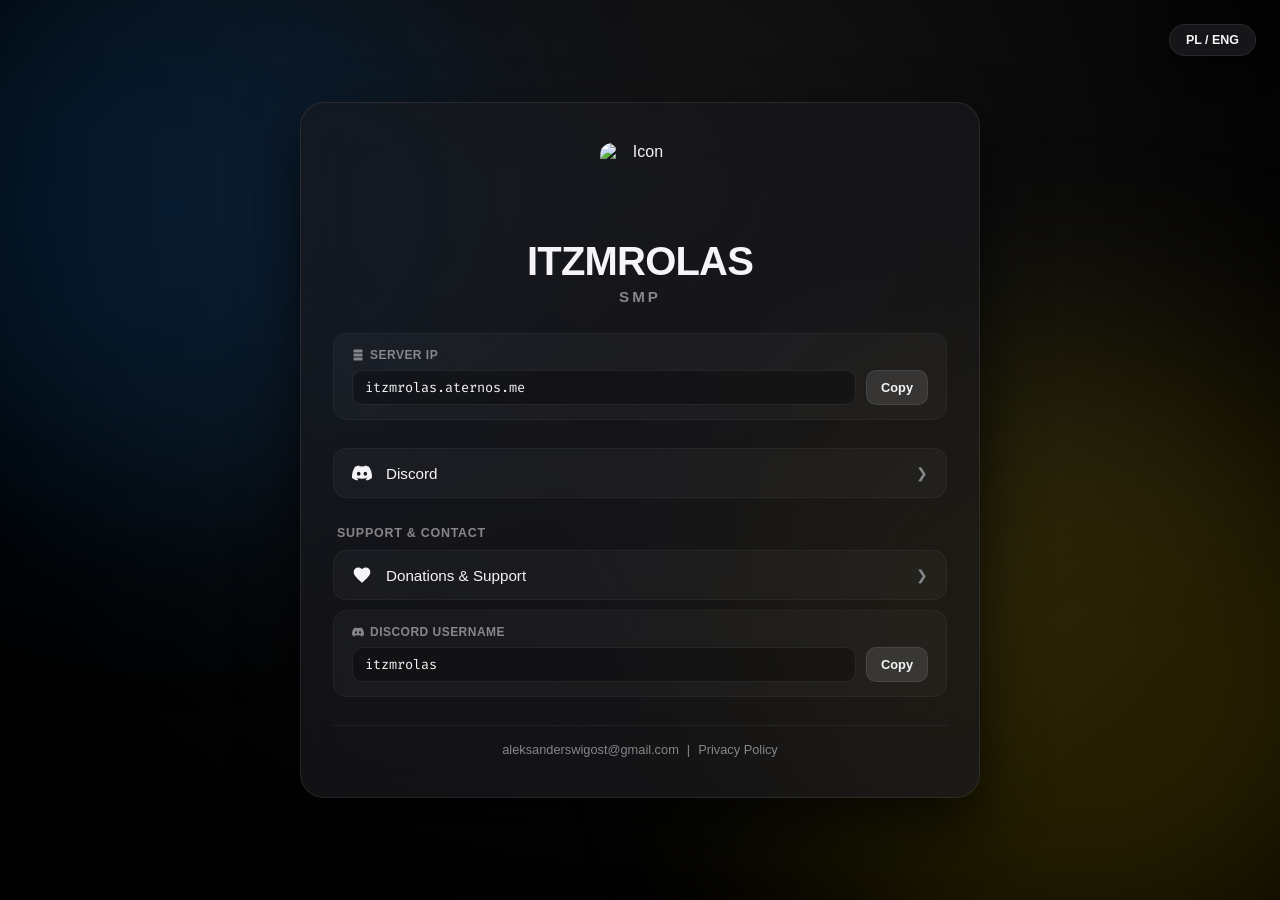
==== aternos/index.html @ 789fe858 "Update index.html" ====
<!DOCTYPE html>
<html lang="en">
<head>
<meta charset="UTF-8">
<meta name="viewport" content="width=device-width, initial-scale=1.0">
<title>itzmrolas SMP</title>

<!-- Website Icon (Favicon) -->
<link rel="icon" type="image/png" href="favicon.png">

<!-- Apple System Fonts -->
<link rel="preconnect" href="https://fonts.googleapis.com">
<link rel="preconnect" href="https://fonts.gstatic.com" crossorigin>
<link href="https://fonts.googleapis.com/css2?family=Fira+Code:wght@400;500&display=swap" rel="stylesheet">

<style>
:root {
    --bg-dark: #000000;
    --bg-gradient: radial-gradient(circle at 50% 20%, #161618 0%, #000000 80%);
    --text-primary: #f5f5f7;
    --text-secondary: #86868b;
    --sheet-bg: rgba(24, 24, 28, 0.75);
    --sheet-border: rgba(255, 255, 255, 0.08);
    --row-bg: rgba(255, 255, 255, 0.03);
    --row-hover: rgba(255, 255, 255, 0.07);
    --accent-blue: #0a84ff;
}

* {
    margin: 0;
    padding: 0;
    box-sizing: border-box;
    -webkit-font-smoothing: antialiased;
}

body {
    min-height: 100vh;
    overflow-x: hidden;
    overflow-y: auto;
    background: var(--bg-dark);
    background-image: var(--bg-gradient);
    font-family: -apple-system, BlinkMacSystemFont, "SF Pro Display", "SF Pro Text", "Helvetica Neue", sans-serif;
    color: var(--text-primary);
    user-select: none;
    display: flex;
    justify-content: center;
    align-items: center;
    padding: 40px 16px;
}

/* Subtle Ambient Background Mesh */
.ambient-bg {
    position: fixed;
    top: 0;
    left: 0;
    width: 100%;
    height: 100%;
    z-index: 0;
    pointer-events: none;
    overflow: hidden;
}

.blob {
    position: absolute;
    border-radius: 50%;
    filter: blur(120px);
    opacity: 0.15;
}

.blob-1 {
    top: -10%;
    left: -10%;
    width: 600px;
    height: 600px;
    background: #0a84ff;
}

.blob-2 {
    bottom: -10%;
    right: -10%;
    width: 650px;
    height: 650px;
    background: #ffd60a;
}

/* Top Right PL/ENG Button */
.lang-toggle-btn {
    position: fixed;
    top: 24px;
    right: 24px;
    background: rgba(30, 30, 35, 0.7);
    border: 1px solid var(--sheet-border);
    color: var(--text-primary);
    padding: 8px 16px;
    border-radius: 20px;
    font-size: 0.78rem;
    font-weight: 600;
    cursor: pointer;
    backdrop-filter: blur(20px);
    -webkit-backdrop-filter: blur(20px);
    box-shadow: 0 10px 30px rgba(0, 0, 0, 0.5);
    z-index: 100;
    transition: all 0.2s ease;
}

.lang-toggle-btn:hover {
    background: rgba(44, 44, 46, 0.9);
    border-color: rgba(255, 255, 255, 0.2);
}

/* Unified Single Page Sheet Container */
.blog-sheet {
    position: relative;
    z-index: 2;
    width: 100%;
    max-width: 680px;
    background: var(--sheet-bg);
    border: 1px solid var(--sheet-border);
    border-radius: 24px;
    padding: 40px 32px;
    backdrop-filter: blur(30px) saturate(180%);
    -webkit-backdrop-filter: blur(30px) saturate(180%);
    box-shadow: 0 24px 60px rgba(0, 0, 0, 0.7);
    display: flex;
    flex-direction: column;
    gap: 28px;
    align-items: center;
    text-align: center;
}

/* Header Section */
.profile-header {
    display: flex;
    flex-direction: column;
    align-items: center;
    gap: 16px;
}

.profile-pfp {
    width: 80px;
    height: 80px;
    border-radius: 12px;
    object-fit: contain;
    background: transparent;
    border: none;
    box-shadow: none;
}

.profile-title-container {
    display: flex;
    flex-direction: column;
    gap: 4px;
}

.profile-title {
    font-size: 2.5rem;
    font-weight: 700;
    letter-spacing: -0.02em;
    color: var(--text-primary);
    text-transform: uppercase;
}

.profile-subtitle {
    font-size: 0.95rem;
    color: var(--text-secondary);
    letter-spacing: 3px;
    text-transform: uppercase;
    font-weight: 600;
}

/* Section Headings inside the sheet */
.section-block {
    display: flex;
    flex-direction: column;
    gap: 10px;
    width: 100%;
    text-align: left;
}

.section-label {
    font-size: 0.78rem;
    font-weight: 600;
    text-transform: uppercase;
    letter-spacing: 0.06em;
    color: var(--text-secondary);
    padding-left: 4px;
}

/* Rows Group & Items */
.rows-group {
    display: flex;
    flex-direction: column;
    gap: 8px;
    width: 100%;
}

.row-item {
    display: flex;
    align-items: center;
    justify-content: space-between;
    padding: 14px 18px;
    border-radius: 14px;
    background: var(--row-bg);
    border: 1px solid rgba(255, 255, 255, 0.04);
    text-decoration: none;
    color: var(--text-primary);
    font-weight: 500;
    font-size: 0.95rem;
    transition: all 0.2s ease;
}

.row-left {
    display: flex;
    align-items: center;
    gap: 14px;
}

.row-item svg {
    width: 20px;
    height: 20px;
    fill: currentColor;
    color: var(--text-primary);
}

.row-item:hover {
    background: var(--row-hover);
    border-color: rgba(255, 255, 255, 0.12);
    transform: translateX(2px);
}

.row-arrow {
    font-size: 0.85rem;
    color: var(--text-secondary);
    transition: transform 0.2s ease;
}

.row-item:hover .row-arrow {
    transform: translateX(3px);
    color: var(--text-primary);
}

/* Collapsible Donations Section */
.donations-accordion {
    border-radius: 14px;
    background: var(--row-bg);
    border: 1px solid rgba(255, 255, 255, 0.04);
    overflow: hidden;
    transition: all 0.2s ease;
    width: 100%;
    text-align: left;
}

.donations-toggle {
    display: flex;
    align-items: center;
    justify-content: space-between;
    padding: 14px 18px;
    cursor: pointer;
    font-weight: 500;
    font-size: 0.95rem;
    color: var(--text-primary);
}

.donations-toggle:hover {
    background: var(--row-hover);
}

.donations-accordion.active .donations-toggle .row-arrow {
    transform: rotate(90deg);
}

.donations-body {
    max-height: 0;
    overflow: hidden;
    transition: max-height 0.3s ease-in-out, padding 0.3s ease-in-out;
    padding: 0 18px;
    display: flex;
    flex-direction: column;
    gap: 10px;
}

.donations-accordion.active .donations-body {
    max-height: 250px;
    padding: 0 18px 16px 18px;
}

.nested-donation-link {
    display: flex;
    align-items: center;
    justify-content: space-between;
    padding: 12px 14px;
    border-radius: 10px;
    background: rgba(0, 0, 0, 0.25);
    border: 1px solid rgba(255, 255, 255, 0.05);
    text-decoration: none;
    color: var(--text-primary);
    font-size: 0.9rem;
    font-weight: 500;
    transition: color 0.2s ease;
}

.nested-donation-link:hover {
    color: var(--accent-blue);
}

/* Input / Copy Row Container */
.input-row-box {
    display: flex;
    flex-direction: column;
    gap: 8px;
    padding: 14px 18px;
    border-radius: 14px;
    background: var(--row-bg);
    border: 1px solid rgba(255, 255, 255, 0.04);
    width: 100%;
    text-align: left;
}

.input-label-row {
    font-size: 0.75rem;
    font-weight: 600;
    text-transform: uppercase;
    letter-spacing: 0.04em;
    color: var(--text-secondary);
    display: flex;
    align-items: center;
    gap: 6px;
}

.input-group {
    display: flex;
    gap: 10px;
}

.custom-input {
    flex: 1;
    background: rgba(0, 0, 0, 0.3);
    border: 1px solid rgba(255, 255, 255, 0.08);
    border-radius: 10px;
    padding: 8px 12px;
    color: var(--text-primary);
    font-family: 'Fira Code', monospace;
    font-size: 0.85rem;
    outline: none;
}

.copy-btn {
    background: rgba(255, 255, 255, 0.1);
    border: 1px solid rgba(255, 255, 255, 0.08);
    border-radius: 10px;
    color: var(--text-primary);
    padding: 0 14px;
    font-weight: 600;
    font-size: 0.8rem;
    cursor: pointer;
    transition: all 0.2s ease;
    white-space: nowrap;
}

.copy-btn:hover {
    background: rgba(255, 255, 255, 0.2);
}

.copy-btn:active {
    transform: scale(0.96);
}

/* Footer Section inside Sheet */
.site-footer {
    border-top: 1px solid rgba(255, 255, 255, 0.06);
    padding-top: 16px;
    font-size: 0.8rem;
    color: var(--text-secondary);
    display: flex;
    gap: 8px;
    align-items: center;
    justify-content: center;
    width: 100%;
}

.site-footer a {
    color: var(--text-secondary);
    text-decoration: none;
    transition: color 0.2s ease;
}

.site-footer a:hover {
    color: var(--text-primary);
}

/* Mobile Responsive */
@media (max-width: 600px) {
    body {
        padding: 16px 8px;
    }
    .blog-sheet {
        padding: 24px 16px;
        border-radius: 18px;
    }
    .profile-title {
        font-size: 2rem;
    }
}
</style>
</head>

<body>

<!-- Dark Ambient Blobs -->
<div class="ambient-bg">
    <div class="blob blob-1"></div>
    <div class="blob blob-2"></div>
</div>

<!-- Top Right PL/ENG Button -->
<button class="lang-toggle-btn" id="langBtn">PL / ENG</button>

<!-- Unified Single Page Sheet Container -->
<div class="blog-sheet">
    
    <!-- Header -->
    <div class="profile-header">
        <img src="icon.png" alt="Icon" class="profile-pfp">
        <div class="profile-title-container">
            <h1 class="profile-title">itzmrolas</h1>
            <p class="profile-subtitle">SMP</p>
        </div>
    </div>

    <!-- Server IP Section -->
    <div class="input-row-box">
        <div class="input-label-row">
            <svg style="width:12px;height:12px;fill:currentColor;" viewBox="0 0 24 24"><path d="M4 1h16a1 1 0 0 1 1 1v4a1 1 0 0 1-1 1H4a1 1 0 0 1-1-1V2a1 1 0 0 1 1-1zm0 8h16a1 1 0 0 1 1 1v4a1 1 0 0 1-1 1H4a1 1 0 0 1-1-1v-4a1 1 0 0 1 1-1zm0 8h16a1 1 0 0 1 1 1v4a1 1 0 0 1-1 1H4a1 1 0 0 1-1-1v-4a1 1 0 0 1 1-1z"/></svg>
            <span id="serverIpLabel">Server IP</span>
        </div>
        <div class="input-group">
            <input type="text" class="custom-input" id="serverIp" value="itzmrolas.aternos.me" readonly />
            <button class="copy-btn" id="copyIpBtn">Copy</button>
        </div>
    </div>

    <!-- Discord Link Section -->
    <div class="section-block">
        <div class="rows-group">
            <a class="row-item" href="https://discord.gg/6nPEVJkJmH" target="_blank" rel="noopener noreferrer">
                <div class="row-left">
                    <svg viewBox="0 0 24 24"><path d="M20.317 4.37a19.791 19.791 0 0 0-4.885-1.515.074.074 0 0 0-.079.037c-.21.375-.444.864-.608 1.25a18.27 18.27 0 0 0-5.487 0 12.64 12.64 0 0 0-.617-1.25.077.077 0 0 0-.079-.037A19.736 19.736 0 0 0 3.677 4.37a.07.07 0 0 0-.032.027C.533 9.046-.32 13.58.099 18.057a.082.082 0 0 0 .031.057 19.9 19.9 0 0 0 5.993 3.03.078.078 0 0 0 .084-.028c.462-.63.874-1.295 1.226-1.994a.076.076 0 0 0-.041-.106 13.107 13.107 0 0 1-1.872-.892.077.077 0 0 1-.008-.128 10.2 10.2 0 0 0 .372-.292.074.074 0 0 1 .077-.01c3.928 1.793 8.18 1.793 12.061 0a.074.074 0 0 1 .078.01c.12.098.246.198.373.292a.077.077 0 0 1-.006.127 12.299 12.299 0 0 1-1.873.892.077.077 0 0 0-.041.107c.36.698.772 1.362 1.225 1.993a.076.076 0 0 0 .084.028 19.839 19.839 0 0 0 6.002-3.03.077.077 0 0 0 .032-.054c.5-5.177-.838-9.674-3.549-13.66a.061.061 0 0 0-.031-.028zM8.02 15.33c-1.183 0-2.157-1.085-2.157-2.419 0-1.333.956-2.419 2.157-2.419 1.21 0 2.176 1.096 2.157 2.42 0 1.333-.956 2.418-2.157 2.418zm7.975 0c-1.183 0-2.157-1.085-2.157-2.419 0-1.333.955-2.419 2.157-2.419 1.21 0 2.176 1.096 2.157 2.42 0 1.333-.946 2.418-2.157 2.418z"/></svg>
                    <span>Discord</span>
                </div>
                <span class="row-arrow">&#x276F;</span>
            </a>
        </div>
    </div>

    <!-- Support & Contact Info Section -->
    <div class="section-block">
        <div class="section-label" id="supportLabel">Support & Contact</div>
        
        <!-- Collapsible Donations Section -->
        <div class="donations-accordion" id="donationsAccordion">
            <div class="donations-toggle" id="donationsToggle">
                <div class="row-left">
                    <svg style="width:20px;height:20px;fill:currentColor;" viewBox="0 0 24 24"><path d="M12 21.35l-1.45-1.32C5.4 15.36 2 12.28 2 8.5 2 5.42 4.42 3 7.5 3c1.74 0 3.41.81 4.5 2.09C13.09 3.81 14.76 3 16.5 3 19.58 3 22 5.42 22 8.5c0 3.78-3.4 6.86-8.55 11.54L12 21.35z"/></svg>
                    <span id="donationsTitle">Donations & Support</span>
                </div>
                <span class="row-arrow">&#x276F;</span>
            </div>
            <div class="donations-body">
                <a class="nested-donation-link" href="https://paypal.me/itzmrolas" target="_blank" rel="noopener noreferrer">
                    <div class="row-left">
                        <svg style="width:16px;height:16px;fill:currentColor;" viewBox="0 0 24 24"><path d="M7.076 21.337H2.47a.641.641 0 0 1-.633-.74L4.944 3.72a.77.77 0 0 1 .761-.65h6.398c2.906 0 5.105.748 5.86 2.083.69 1.22.427 2.923-.621 4.296-1.127 1.474-3.003 2.302-5.426 2.302H9.255a.641.641 0 0 0-.633.54l-.87 5.518-.016.103-.66 4.185a.641.641 0 0 1-.633.54h-.367zm12.37-13.43c-.443-.781-1.428-1.258-2.768-1.335h-5.01l-2.09 13.25h1.868a.641.641 0 0 0 .633-.54l.87-5.518a.77.77 0 0 1 .761-.65h1.232c3.55 0 6.136-1.393 6.942-3.87.327-1.006.185-1.921-.438-2.337z"/></svg>
                        <span>PayPal</span>
                    </div>
                    <span class="row-arrow">&#x276F;</span>
                </a>
                
                <div style="display:flex; flex-direction:column; gap:6px;">
                    <div class="input-label-row">
                        <svg style="width:12px;height:12px;fill:currentColor;" viewBox="0 0 24 24"><path d="M4 10h2v7H4zm6 0h2v7h-2zm6 0h2v7h-2zM2 22h20v-3H2v3zm10-20L2 6v2h20V6l-10-4z"/></svg>
                        <span id="bankLabelText">Bank Transfer (PLN)</span>
                    </div>
                    <div class="input-group">
                        <input type="text" class="custom-input" id="bankAccount" value="26 1050 1445 1000 0098 5161 0189" readonly />
                        <button class="copy-btn" id="copyBankBtn">Copy</button>
                    </div>
                </div>
            </div>
        </div>

        <!-- Discord Username Copy Row -->
        <div class="input-row-box">
            <div class="input-label-row">
                <svg style="width:12px;height:12px;fill:currentColor;" viewBox="0 0 24 24"><path d="M20.317 4.37a19.791 19.791 0 0 0-4.885-1.515.074.074 0 0 0-.079.037c-.21.375-.444.864-.608 1.25a18.27 18.27 0 0 0-5.487 0 12.64 12.64 0 0 0-.617-1.25.077.077 0 0 0-.079-.037A19.736 19.736 0 0 0 3.677 4.37a.07.07 0 0 0-.032.027C.533 9.046-.32 13.58.099 18.057a.082.082 0 0 0 .031.057 19.9 19.9 0 0 0 5.993 3.03.078.078 0 0 0 .084-.028c.462-.63.874-1.295 1.226-1.994a.076.076 0 0 0-.041-.106 13.107 13.107 0 0 1-1.872-.892.077.077 0 0 1-.008-.128 10.2 10.2 0 0 0 .372-.292.074.074 0 0 1 .077-.01c3.928 1.793 8.18 1.793 12.061 0a.074.074 0 0 1 .078.01c.12.098.246.198.373.292a.077.077 0 0 1-.006.127 12.299 12.299 0 0 1-1.873.892.077.077 0 0 0-.041.107c.36.698.772 1.362 1.225 1.993a.076.076 0 0 0 .084.028 19.839 19.839 0 0 0 6.002-3.03.077.077 0 0 0 .032-.054c.5-5.177-.838-9.674-3.549-13.66a.061.061 0 0 0-.031-.028zM8.02 15.33c-1.183 0-2.157-1.085-2.157-2.419 0-1.333.956-2.419 2.157-2.419 1.21 0 2.176 1.096 2.157 2.42 0 1.333-.956 2.418-2.157 2.418zm7.975 0c-1.183 0-2.157-1.085-2.157-2.419 0-1.333.955-2.419 2.157-2.419 1.21 0 2.176 1.096 2.157 2.42 0 1.333-.946 2.418-2.157 2.418z"/></svg>
                <span id="discordLabelText">Discord Username</span>
            </div>
            <div class="input-group">
                <input type="text" class="custom-input" id="discordUsername" value="itzmrolas" readonly />
                <button class="copy-btn" id="copyBtn">Copy</button>
            </div>
        </div>
    </div>

    <!-- Footer -->
    <footer class="site-footer">
        <a href="mailto:aleksanderswigost@gmail.com">aleksanderswigost@gmail.com</a>
        <span>|</span>
        <a href="https://itzmrolas.eu/privacy" target="_blank" rel="noopener noreferrer" id="privacyLink">Privacy Policy</a>
    </footer>

</div>

<script>
/* Donations Accordion Toggle */
const donationsAccordion = document.getElementById("donationsAccordion");
const donationsToggle = document.getElementById("donationsToggle");

donationsToggle.addEventListener("click", () => {
    donationsAccordion.classList.toggle("active");
});

/* Copy Server IP */
const copyIpBtn = document.getElementById("copyIpBtn");
const serverIpInput = document.getElementById("serverIp");

copyIpBtn.addEventListener("click", () => {
    navigator.clipboard.writeText(serverIpInput.value).then(() => {
        copyIpBtn.innerText = currentLang === 'EN' ? "Copied" : "Skopiowano";
        copyIpBtn.style.background = "#30d158";
        copyIpBtn.style.color = "#000000";
        setTimeout(() => {
            copyIpBtn.innerText = currentLang === 'EN' ? "Copy" : "Kopiuj";
            copyIpBtn.style.background = "rgba(255, 255, 255, 0.1)";
            copyIpBtn.style.color = "var(--text-primary)";
        }, 2000);
    });
});

/* Copy Discord Username */
const copyBtn = document.getElementById("copyBtn");
const discordInput = document.getElementById("discordUsername");

copyBtn.addEventListener("click", () => {
    navigator.clipboard.writeText(discordInput.value).then(() => {
        copyBtn.innerText = currentLang === 'EN' ? "Copied" : "Skopiowano";
        copyBtn.style.background = "#30d158";
        copyBtn.style.color = "#000000";
        setTimeout(() => {
            copyBtn.innerText = currentLang === 'EN' ? "Copy" : "Kopiuj";
            copyBtn.style.background = "rgba(255, 255, 255, 0.1)";
            copyBtn.style.color = "var(--text-primary)";
        }, 2000);
    });
});

/* Copy Bank Account */
const copyBankBtn = document.getElementById("copyBankBtn");
const bankInput = document.getElementById("bankAccount");

copyBankBtn.addEventListener("click", () => {
    navigator.clipboard.writeText(bankInput.value).then(() => {
        copyBankBtn.innerText = currentLang === 'EN' ? "Copied" : "Skopiowano";
        copyBankBtn.style.background = "#30d158";
        copyBankBtn.style.color = "#000000";
        setTimeout(() => {
            copyBankBtn.innerText = currentLang === 'EN' ? "Copy" : "Kopiuj";
            copyBankBtn.style.background = "rgba(255, 255, 255, 0.1)";
            copyBankBtn.style.color = "var(--text-primary)";
        }, 2000);
    });
});

/* Real Functional Language Toggle (PL / ENG) */
let currentLang = 'EN';
const langBtn = document.getElementById("langBtn");

const translations = {
    EN: {
        serverIpLabel: 'Server IP',
        supportLabel: 'Support & Contact',
        donationsTitle: 'Donations & Support',
        bankLabel: 'Bank Transfer (PLN)',
        discordLabel: 'Discord Username',
        privacy: 'Privacy Policy',
        copyBtn: 'Copy'
    },
    PL: {
        serverIpLabel: 'Adres IP Serwera',
        supportLabel: 'Wsparcie i Kontakt',
        donationsTitle: 'Wsparcie & Dotacje',
        bankLabel: 'Przelew bankowy (PLN)',
        discordLabel: 'Nazwa użytkownika Discord',
        privacy: 'Polityka Prywatności',
        copyBtn: 'Kopiuj'
    }
};

langBtn.addEventListener("click", () => {
    currentLang = currentLang === 'EN' ? 'PL' : 'EN';
    const t = translations[currentLang];

    document.getElementById("serverIpLabel").innerText = t.serverIpLabel;
    document.getElementById("supportLabel").innerText = t.supportLabel;
    document.getElementById("donationsTitle").innerText = t.donationsTitle;
    document.getElementById("bankLabelText").innerText = t.bankLabel;
    document.getElementById("discordLabelText").innerText = t.discordLabel;
    document.getElementById("privacyLink").innerText = t.privacy;
    copyIpBtn.innerText = t.copyBtn;
    copyBtn.innerText = t.copyBtn;
    copyBankBtn.innerText = t.copyBtn;
});
</script>

</body>
</html>
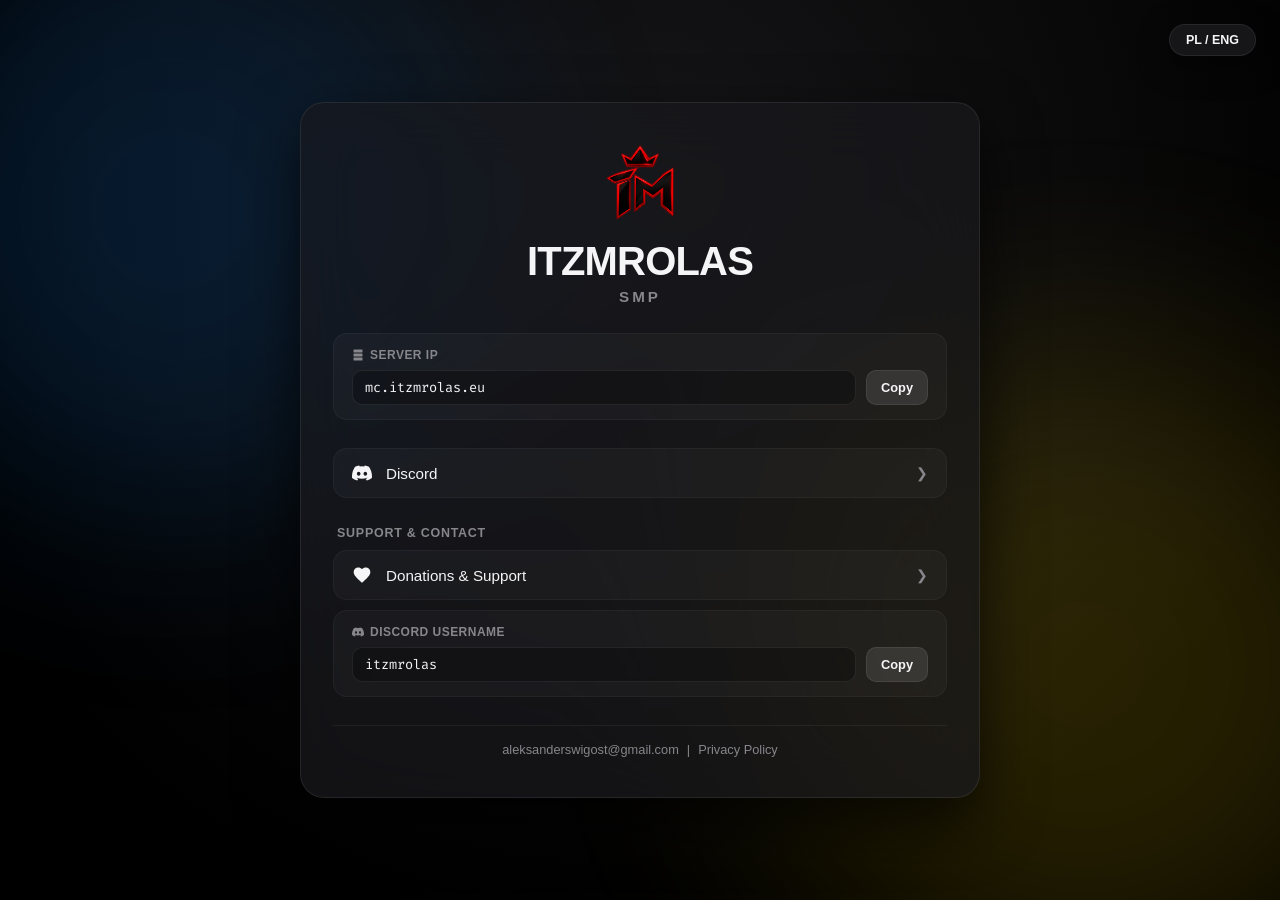
==== commit b3dba557: "Update index.html" ====
--- a/aternos/index.html
+++ b/aternos/index.html
@@ -434,7 +434,7 @@
             <span id="serverIpLabel">Server IP</span>
         </div>
         <div class="input-group">
-            <input type="text" class="custom-input" id="serverIp" value="itzmrolas.aternos.me" readonly />
+            <input type="text" class="custom-input" id="serverIp" value="mc.itzmrolas.eu" readonly />
             <button class="copy-btn" id="copyIpBtn">Copy</button>
         </div>
     </div>
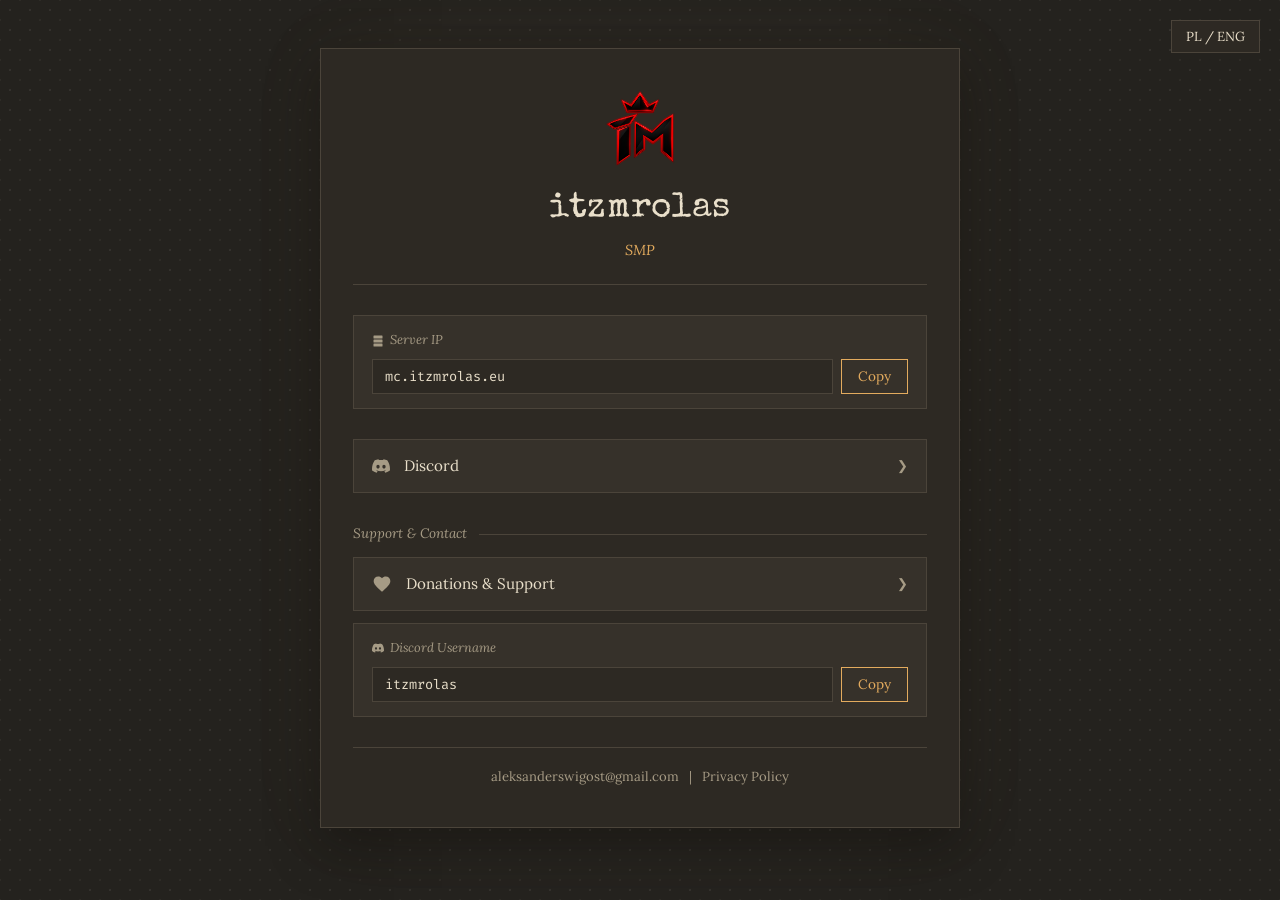
==== commit 036160aa: "Update index.html" ====
--- a/aternos/index.html
+++ b/aternos/index.html
@@ -3,414 +3,450 @@
 <head>
 <meta charset="UTF-8">
 <meta name="viewport" content="width=device-width, initial-scale=1.0">
-<title>itzmrolas SMP</title>
+<title>Minecraft Survival</title>
 
 <!-- Website Icon (Favicon) -->
-<link rel="icon" type="image/png" href="favicon.png">
-
-<!-- Apple System Fonts -->
+<link rel="icon" type="image/png" href="../favicon.png">
+
+<!-- Fonts -->
 <link rel="preconnect" href="https://fonts.googleapis.com">
 <link rel="preconnect" href="https://fonts.gstatic.com" crossorigin>
-<link href="https://fonts.googleapis.com/css2?family=Fira+Code:wght@400;500&display=swap" rel="stylesheet">
+<link href="https://fonts.googleapis.com/css2?family=Fira+Code:wght@400&family=Lora:ital,wght@0,400;1,400&family=Special+Elite&display=swap" rel="stylesheet">
 
 <style>
 :root {
-    --bg-dark: #000000;
-    --bg-gradient: radial-gradient(circle at 50% 20%, #161618 0%, #000000 80%);
-    --text-primary: #f5f5f7;
-    --text-secondary: #86868b;
-    --sheet-bg: rgba(24, 24, 28, 0.75);
-    --sheet-border: rgba(255, 255, 255, 0.08);
-    --row-bg: rgba(255, 255, 255, 0.03);
-    --row-hover: rgba(255, 255, 255, 0.07);
-    --accent-blue: #0a84ff;
+    --sheet: #2d2923;
+    --card: #36312a;
+    --card-hover: #403a31;
+    --line: #4b443a;
+    --text: #e9dfca;
+    --muted: #a69b85;
+    --amber: #e3ab5e;
+    --amber-bg: #3b3225;
+    --red: #c97c6e;
 }
 
 * {
     margin: 0;
     padding: 0;
     box-sizing: border-box;
-    -webkit-font-smoothing: antialiased;
+    border-radius: 0 !important;
+    font-weight: 400 !important;
 }
 
 body {
     min-height: 100vh;
     overflow-x: hidden;
     overflow-y: auto;
-    background: var(--bg-dark);
-    background-image: var(--bg-gradient);
-    font-family: -apple-system, BlinkMacSystemFont, "SF Pro Display", "SF Pro Text", "Helvetica Neue", sans-serif;
-    color: var(--text-primary);
-    user-select: none;
+    background-color: #24221e;
+    background-image:
+        radial-gradient(rgba(235, 228, 209, 0.08) 1px, transparent 0),
+        radial-gradient(rgba(235, 228, 209, 0.05) 1px, transparent 0);
+    background-size: 20px 20px;
+    background-position: 0 0, 10px 10px;
+    font-family: 'Lora', Georgia, serif;
+    color: var(--text);
+    line-height: 1.6;
     display: flex;
     justify-content: center;
-    align-items: center;
-    padding: 40px 16px;
-}
-
-/* Subtle Ambient Background Mesh */
-.ambient-bg {
-    position: fixed;
-    top: 0;
-    left: 0;
-    width: 100%;
-    height: 100%;
-    z-index: 0;
-    pointer-events: none;
-    overflow: hidden;
-}
-
-.blob {
-    position: absolute;
-    border-radius: 50%;
-    filter: blur(120px);
-    opacity: 0.15;
-}
-
-.blob-1 {
-    top: -10%;
-    left: -10%;
-    width: 600px;
-    height: 600px;
-    background: #0a84ff;
-}
-
-.blob-2 {
-    bottom: -10%;
-    right: -10%;
-    width: 650px;
-    height: 650px;
-    background: #ffd60a;
-}
-
-/* Top Right PL/ENG Button */
+    padding: 48px 16px;
+}
+
+a:focus-visible, button:focus-visible, input:focus-visible, .donations-toggle:focus-visible {
+    outline: 1px solid var(--amber);
+    outline-offset: 2px;
+}
+
 .lang-toggle-btn {
     position: fixed;
-    top: 24px;
-    right: 24px;
-    background: rgba(30, 30, 35, 0.7);
-    border: 1px solid var(--sheet-border);
-    color: var(--text-primary);
-    padding: 8px 16px;
-    border-radius: 20px;
-    font-size: 0.78rem;
-    font-weight: 600;
+    top: 20px;
+    right: 20px;
+    background: var(--sheet);
+    border: 1px solid var(--line);
+    color: var(--text);
+    padding: 7px 14px;
+    font-family: 'Lora', Georgia, serif;
+    font-size: 0.82rem;
     cursor: pointer;
-    backdrop-filter: blur(20px);
-    -webkit-backdrop-filter: blur(20px);
-    box-shadow: 0 10px 30px rgba(0, 0, 0, 0.5);
     z-index: 100;
-    transition: all 0.2s ease;
+    transition: border-color 0.2s ease, color 0.2s ease;
 }
 
 .lang-toggle-btn:hover {
-    background: rgba(44, 44, 46, 0.9);
-    border-color: rgba(255, 255, 255, 0.2);
-}
-
-/* Unified Single Page Sheet Container */
+    border-color: var(--amber);
+    color: var(--amber);
+}
+
 .blog-sheet {
-    position: relative;
-    z-index: 2;
     width: 100%;
-    max-width: 680px;
-    background: var(--sheet-bg);
-    border: 1px solid var(--sheet-border);
-    border-radius: 24px;
+    max-width: 640px;
+    height: fit-content;
+    background: var(--sheet);
+    border: 1px solid var(--line);
+    box-shadow: 0 18px 48px rgba(0, 0, 0, 0.35), 0 0 80px rgba(227, 171, 94, 0.05);
     padding: 40px 32px;
-    backdrop-filter: blur(30px) saturate(180%);
-    -webkit-backdrop-filter: blur(30px) saturate(180%);
-    box-shadow: 0 24px 60px rgba(0, 0, 0, 0.7);
     display: flex;
     flex-direction: column;
-    gap: 28px;
-    align-items: center;
+    gap: 30px;
+}
+
+.back-link {
+    align-self: flex-start;
+    display: inline-flex;
+    align-items: center;
+    gap: 8px;
+    font-size: 0.85rem;
+    font-style: italic;
+    color: var(--muted);
+    text-decoration: none;
+    transition: color 0.2s ease;
+}
+
+.back-link:hover {
+    color: var(--amber);
+}
+
+.back-link span.arrow {
+    display: inline-block;
+    transform: rotate(180deg);
+    font-size: 0.7rem;
+    font-style: normal;
+}
+
+.profile-header {
+    display: flex;
+    flex-direction: column;
+    align-items: center;
+    gap: 12px;
+    border-bottom: 1px solid var(--line);
+    padding-bottom: 22px;
+}
+
+.header-icon {
+    width: 72px;
+    height: 72px;
+    object-fit: contain;
+    border: 1px solid var(--line);
+    background: var(--amber-bg);
+    padding: 6px;
+}
+
+.profile-title {
+    font-family: 'Special Elite', 'Lora', serif;
+    font-size: 2.2rem;
+    letter-spacing: 0.02em;
+    color: var(--text);
+}
+
+.profile-sub {
+    font-size: 0.85rem;
+    font-style: italic;
+    color: var(--amber);
+    margin-top: -6px;
+}
+
+.profile-description {
+    font-size: 0.95rem;
+    color: var(--text);
+    line-height: 1.85;
+    text-align: left;
+    padding: 18px 20px;
+    background: var(--card);
+    border: 1px solid var(--line);
+    border-left: 2px solid var(--amber);
+}
+
+.profile-description code {
+    font-family: 'Fira Code', monospace;
+    font-size: 0.82rem;
+    color: var(--amber);
+    background: var(--amber-bg);
+    border: 1px solid var(--line);
+    padding: 1px 6px;
+    white-space: nowrap;
+}
+
+.ended-notice {
+    color: var(--red);
+    font-size: 1.05rem;
+    padding: 14px 16px;
+    background: rgba(201, 124, 110, 0.08);
+    border: 1px solid rgba(201, 124, 110, 0.35);
     text-align: center;
 }
 
-/* Header Section */
+.section-block {
+    display: flex;
+    flex-direction: column;
+    gap: 12px;
+}
+
+.section-label {
+    font-size: 0.85rem;
+    font-style: italic;
+    color: var(--muted);
+    display: flex;
+    align-items: center;
+    gap: 12px;
+}
+
+.section-label::after {
+    content: "";
+    flex: 1;
+    height: 1px;
+    background: var(--line);
+}
+
+.rows-group {
+    display: flex;
+    flex-direction: column;
+    gap: 8px;
+}
+
+.row-item {
+    display: flex;
+    align-items: center;
+    justify-content: space-between;
+    padding: 14px 18px;
+    background: var(--card);
+    border: 1px solid var(--line);
+    text-decoration: none;
+    color: var(--text);
+    font-size: 0.95rem;
+    transition: background 0.2s ease, border-color 0.2s ease;
+}
+
+.row-left {
+    display: flex;
+    align-items: center;
+    gap: 14px;
+}
+
+.row-item svg {
+    width: 18px;
+    height: 18px;
+    fill: currentColor;
+    color: var(--muted);
+    transition: color 0.2s ease;
+}
+
+.row-item:hover {
+    background: var(--card-hover);
+    border-color: var(--amber);
+}
+
+.row-item:hover svg {
+    color: var(--amber);
+}
+
+.row-arrow {
+    font-size: 0.8rem;
+    color: var(--muted);
+}
+
+.yellow-row {
+    background: var(--amber-bg);
+}
+
+.yellow-row:hover {
+    background: #46392a;
+}
+
+.donations-accordion {
+    background: var(--card);
+    border: 1px solid var(--line);
+    overflow: hidden;
+}
+
+.donations-toggle {
+    display: flex;
+    align-items: center;
+    justify-content: space-between;
+    padding: 14px 18px;
+    cursor: pointer;
+    font-size: 0.95rem;
+    color: var(--text);
+}
+
+.donations-toggle:hover {
+    background: var(--card-hover);
+}
+
+.donations-toggle svg {
+    width: 18px;
+    height: 18px;
+    fill: currentColor;
+    color: var(--muted);
+}
+
+.donations-accordion.active .donations-toggle {
+    border-bottom: 1px dashed var(--line);
+}
+
+.donations-accordion.active .donations-toggle .row-arrow {
+    transform: rotate(90deg);
+}
+
+.donations-body {
+    max-height: 0;
+    overflow: hidden;
+    transition: max-height 0.25s ease-in-out, padding 0.25s ease-in-out;
+    padding: 0 18px;
+    display: flex;
+    flex-direction: column;
+    gap: 14px;
+}
+
+.donations-accordion.active .donations-body {
+    max-height: 320px;
+    padding: 16px 18px 18px 18px;
+}
+
+.nested-donation-link {
+    display: flex;
+    align-items: center;
+    justify-content: space-between;
+    padding: 11px 14px;
+    background: var(--sheet);
+    border: 1px solid var(--line);
+    text-decoration: none;
+    color: var(--text);
+    font-size: 0.9rem;
+}
+
+.nested-donation-link svg {
+    color: var(--muted);
+}
+
+.nested-donation-link:hover {
+    border-color: var(--amber);
+}
+
+.input-label-row {
+    font-size: 0.8rem;
+    font-style: italic;
+    color: var(--muted);
+    display: flex;
+    align-items: center;
+    gap: 6px;
+}
+
+.input-label-row svg {
+    fill: currentColor;
+}
+
+.input-group {
+    display: flex;
+    gap: 8px;
+}
+
+.custom-input {
+    flex: 1;
+    min-width: 0;
+    background: var(--sheet);
+    border: 1px solid var(--line);
+    padding: 8px 12px;
+    color: var(--text);
+    font-family: 'Fira Code', monospace;
+    font-size: 0.85rem;
+}
+
+.copy-btn {
+    background: transparent;
+    border: 1px solid var(--amber);
+    color: var(--amber);
+    padding: 0 16px;
+    font-family: 'Lora', Georgia, serif;
+    font-size: 0.85rem;
+    cursor: pointer;
+    white-space: nowrap;
+    transition: background 0.2s ease, color 0.2s ease;
+}
+
+.copy-btn:hover, .copy-btn.copied {
+    background: var(--amber);
+    color: #24221e;
+}
+
+.site-footer {
+    border-top: 1px solid var(--line);
+    padding-top: 18px;
+    font-size: 0.82rem;
+    color: var(--muted);
+    display: flex;
+    gap: 10px;
+    align-items: center;
+    justify-content: center;
+    flex-wrap: wrap;
+}
+
+.site-footer a {
+    color: var(--muted);
+    text-decoration: none;
+}
+
+.site-footer a:hover {
+    color: var(--amber);
+}
+
+@media (max-width: 600px) {
+    body {
+        padding: 64px 8px 16px;
+    }
+    .blog-sheet {
+        padding: 24px 16px;
+        gap: 26px;
+    }
+    .profile-title {
+        font-size: 1.8rem;
+    }
+    .lang-toggle-btn {
+        top: 12px;
+        right: 12px;
+    }
+}
+
+.input-row-box {
+    display: flex;
+    flex-direction: column;
+    gap: 8px;
+    padding: 14px 18px;
+    background: var(--card);
+    border: 1px solid var(--line);
+    text-align: left;
+}
+
 .profile-header {
-    display: flex;
-    flex-direction: column;
-    align-items: center;
-    gap: 16px;
+    text-align: center;
 }
 
 .profile-pfp {
     width: 80px;
     height: 80px;
-    border-radius: 12px;
     object-fit: contain;
-    background: transparent;
-    border: none;
-    box-shadow: none;
 }
 
 .profile-title-container {
     display: flex;
     flex-direction: column;
-    gap: 4px;
-}
-
-.profile-title {
-    font-size: 2.5rem;
-    font-weight: 700;
-    letter-spacing: -0.02em;
-    color: var(--text-primary);
-    text-transform: uppercase;
+    align-items: center;
+    gap: 2px;
 }
 
 .profile-subtitle {
-    font-size: 0.95rem;
-    color: var(--text-secondary);
-    letter-spacing: 3px;
-    text-transform: uppercase;
-    font-weight: 600;
-}
-
-/* Section Headings inside the sheet */
-.section-block {
-    display: flex;
-    flex-direction: column;
-    gap: 10px;
-    width: 100%;
-    text-align: left;
-}
-
-.section-label {
-    font-size: 0.78rem;
-    font-weight: 600;
-    text-transform: uppercase;
-    letter-spacing: 0.06em;
-    color: var(--text-secondary);
-    padding-left: 4px;
-}
-
-/* Rows Group & Items */
-.rows-group {
-    display: flex;
-    flex-direction: column;
-    gap: 8px;
-    width: 100%;
-}
-
-.row-item {
-    display: flex;
-    align-items: center;
-    justify-content: space-between;
-    padding: 14px 18px;
-    border-radius: 14px;
-    background: var(--row-bg);
-    border: 1px solid rgba(255, 255, 255, 0.04);
-    text-decoration: none;
-    color: var(--text-primary);
-    font-weight: 500;
-    font-size: 0.95rem;
-    transition: all 0.2s ease;
-}
-
-.row-left {
-    display: flex;
-    align-items: center;
-    gap: 14px;
-}
-
-.row-item svg {
-    width: 20px;
-    height: 20px;
-    fill: currentColor;
-    color: var(--text-primary);
-}
-
-.row-item:hover {
-    background: var(--row-hover);
-    border-color: rgba(255, 255, 255, 0.12);
-    transform: translateX(2px);
-}
-
-.row-arrow {
-    font-size: 0.85rem;
-    color: var(--text-secondary);
-    transition: transform 0.2s ease;
-}
-
-.row-item:hover .row-arrow {
-    transform: translateX(3px);
-    color: var(--text-primary);
-}
-
-/* Collapsible Donations Section */
-.donations-accordion {
-    border-radius: 14px;
-    background: var(--row-bg);
-    border: 1px solid rgba(255, 255, 255, 0.04);
-    overflow: hidden;
-    transition: all 0.2s ease;
-    width: 100%;
-    text-align: left;
-}
-
-.donations-toggle {
-    display: flex;
-    align-items: center;
-    justify-content: space-between;
-    padding: 14px 18px;
-    cursor: pointer;
-    font-weight: 500;
-    font-size: 0.95rem;
-    color: var(--text-primary);
-}
-
-.donations-toggle:hover {
-    background: var(--row-hover);
-}
-
-.donations-accordion.active .donations-toggle .row-arrow {
-    transform: rotate(90deg);
-}
-
-.donations-body {
-    max-height: 0;
-    overflow: hidden;
-    transition: max-height 0.3s ease-in-out, padding 0.3s ease-in-out;
-    padding: 0 18px;
-    display: flex;
-    flex-direction: column;
-    gap: 10px;
-}
-
-.donations-accordion.active .donations-body {
-    max-height: 250px;
-    padding: 0 18px 16px 18px;
-}
-
-.nested-donation-link {
-    display: flex;
-    align-items: center;
-    justify-content: space-between;
-    padding: 12px 14px;
-    border-radius: 10px;
-    background: rgba(0, 0, 0, 0.25);
-    border: 1px solid rgba(255, 255, 255, 0.05);
-    text-decoration: none;
-    color: var(--text-primary);
     font-size: 0.9rem;
-    font-weight: 500;
-    transition: color 0.2s ease;
-}
-
-.nested-donation-link:hover {
-    color: var(--accent-blue);
-}
-
-/* Input / Copy Row Container */
-.input-row-box {
-    display: flex;
-    flex-direction: column;
-    gap: 8px;
-    padding: 14px 18px;
-    border-radius: 14px;
-    background: var(--row-bg);
-    border: 1px solid rgba(255, 255, 255, 0.04);
-    width: 100%;
-    text-align: left;
-}
-
-.input-label-row {
-    font-size: 0.75rem;
-    font-weight: 600;
-    text-transform: uppercase;
-    letter-spacing: 0.04em;
-    color: var(--text-secondary);
-    display: flex;
-    align-items: center;
-    gap: 6px;
-}
-
-.input-group {
-    display: flex;
-    gap: 10px;
+    font-style: italic;
+    color: var(--amber);
 }
 
 .custom-input {
-    flex: 1;
-    background: rgba(0, 0, 0, 0.3);
-    border: 1px solid rgba(255, 255, 255, 0.08);
-    border-radius: 10px;
-    padding: 8px 12px;
-    color: var(--text-primary);
-    font-family: 'Fira Code', monospace;
-    font-size: 0.85rem;
-    outline: none;
-}
-
-.copy-btn {
-    background: rgba(255, 255, 255, 0.1);
-    border: 1px solid rgba(255, 255, 255, 0.08);
-    border-radius: 10px;
-    color: var(--text-primary);
-    padding: 0 14px;
-    font-weight: 600;
-    font-size: 0.8rem;
-    cursor: pointer;
-    transition: all 0.2s ease;
-    white-space: nowrap;
-}
-
-.copy-btn:hover {
-    background: rgba(255, 255, 255, 0.2);
-}
-
-.copy-btn:active {
-    transform: scale(0.96);
-}
-
-/* Footer Section inside Sheet */
-.site-footer {
-    border-top: 1px solid rgba(255, 255, 255, 0.06);
-    padding-top: 16px;
-    font-size: 0.8rem;
-    color: var(--text-secondary);
-    display: flex;
-    gap: 8px;
-    align-items: center;
-    justify-content: center;
-    width: 100%;
-}
-
-.site-footer a {
-    color: var(--text-secondary);
-    text-decoration: none;
-    transition: color 0.2s ease;
-}
-
-.site-footer a:hover {
-    color: var(--text-primary);
-}
-
-/* Mobile Responsive */
-@media (max-width: 600px) {
-    body {
-        padding: 16px 8px;
-    }
-    .blog-sheet {
-        padding: 24px 16px;
-        border-radius: 18px;
-    }
-    .profile-title {
-        font-size: 2rem;
-    }
+    user-select: text;
 }
 </style>
+
 </head>
 
 <body>
-
-<!-- Dark Ambient Blobs -->
-<div class="ambient-bg">
-    <div class="blob blob-1"></div>
-    <div class="blob blob-2"></div>
-</div>
 
 <!-- Top Right PL/ENG Button -->
 <button class="lang-toggle-btn" id="langBtn">PL / ENG</button>
@@ -442,7 +478,7 @@
     <!-- Discord Link Section -->
     <div class="section-block">
         <div class="rows-group">
-            <a class="row-item" href="https://discord.gg/6nPEVJkJmH" target="_blank" rel="noopener noreferrer">
+            <a class="row-item" href="https://discord.gg/HHQgBwKASf" target="_blank" rel="noopener noreferrer">
                 <div class="row-left">
                     <svg viewBox="0 0 24 24"><path d="M20.317 4.37a19.791 19.791 0 0 0-4.885-1.515.074.074 0 0 0-.079.037c-.21.375-.444.864-.608 1.25a18.27 18.27 0 0 0-5.487 0 12.64 12.64 0 0 0-.617-1.25.077.077 0 0 0-.079-.037A19.736 19.736 0 0 0 3.677 4.37a.07.07 0 0 0-.032.027C.533 9.046-.32 13.58.099 18.057a.082.082 0 0 0 .031.057 19.9 19.9 0 0 0 5.993 3.03.078.078 0 0 0 .084-.028c.462-.63.874-1.295 1.226-1.994a.076.076 0 0 0-.041-.106 13.107 13.107 0 0 1-1.872-.892.077.077 0 0 1-.008-.128 10.2 10.2 0 0 0 .372-.292.074.074 0 0 1 .077-.01c3.928 1.793 8.18 1.793 12.061 0a.074.074 0 0 1 .078.01c.12.098.246.198.373.292a.077.077 0 0 1-.006.127 12.299 12.299 0 0 1-1.873.892.077.077 0 0 0-.041.107c.36.698.772 1.362 1.225 1.993a.076.076 0 0 0 .084.028 19.839 19.839 0 0 0 6.002-3.03.077.077 0 0 0 .032-.054c.5-5.177-.838-9.674-3.549-13.66a.061.061 0 0 0-.031-.028zM8.02 15.33c-1.183 0-2.157-1.085-2.157-2.419 0-1.333.956-2.419 2.157-2.419 1.21 0 2.176 1.096 2.157 2.42 0 1.333-.956 2.418-2.157 2.418zm7.975 0c-1.183 0-2.157-1.085-2.157-2.419 0-1.333.955-2.419 2.157-2.419 1.21 0 2.176 1.096 2.157 2.42 0 1.333-.946 2.418-2.157 2.418z"/></svg>
                     <span>Discord</span>
@@ -525,12 +561,10 @@
 copyIpBtn.addEventListener("click", () => {
     navigator.clipboard.writeText(serverIpInput.value).then(() => {
         copyIpBtn.innerText = currentLang === 'EN' ? "Copied" : "Skopiowano";
-        copyIpBtn.style.background = "#30d158";
-        copyIpBtn.style.color = "#000000";
+        copyIpBtn.classList.add("copied");
         setTimeout(() => {
             copyIpBtn.innerText = currentLang === 'EN' ? "Copy" : "Kopiuj";
-            copyIpBtn.style.background = "rgba(255, 255, 255, 0.1)";
-            copyIpBtn.style.color = "var(--text-primary)";
+            copyIpBtn.classList.remove("copied");
         }, 2000);
     });
 });
@@ -542,12 +576,10 @@
 copyBtn.addEventListener("click", () => {
     navigator.clipboard.writeText(discordInput.value).then(() => {
         copyBtn.innerText = currentLang === 'EN' ? "Copied" : "Skopiowano";
-        copyBtn.style.background = "#30d158";
-        copyBtn.style.color = "#000000";
+        copyBtn.classList.add("copied");
         setTimeout(() => {
             copyBtn.innerText = currentLang === 'EN' ? "Copy" : "Kopiuj";
-            copyBtn.style.background = "rgba(255, 255, 255, 0.1)";
-            copyBtn.style.color = "var(--text-primary)";
+            copyBtn.classList.remove("copied");
         }, 2000);
     });
 });
@@ -559,12 +591,10 @@
 copyBankBtn.addEventListener("click", () => {
     navigator.clipboard.writeText(bankInput.value).then(() => {
         copyBankBtn.innerText = currentLang === 'EN' ? "Copied" : "Skopiowano";
-        copyBankBtn.style.background = "#30d158";
-        copyBankBtn.style.color = "#000000";
+        copyBankBtn.classList.add("copied");
         setTimeout(() => {
             copyBankBtn.innerText = currentLang === 'EN' ? "Copy" : "Kopiuj";
-            copyBankBtn.style.background = "rgba(255, 255, 255, 0.1)";
-            copyBankBtn.style.color = "var(--text-primary)";
+            copyBankBtn.classList.remove("copied");
         }, 2000);
     });
 });
